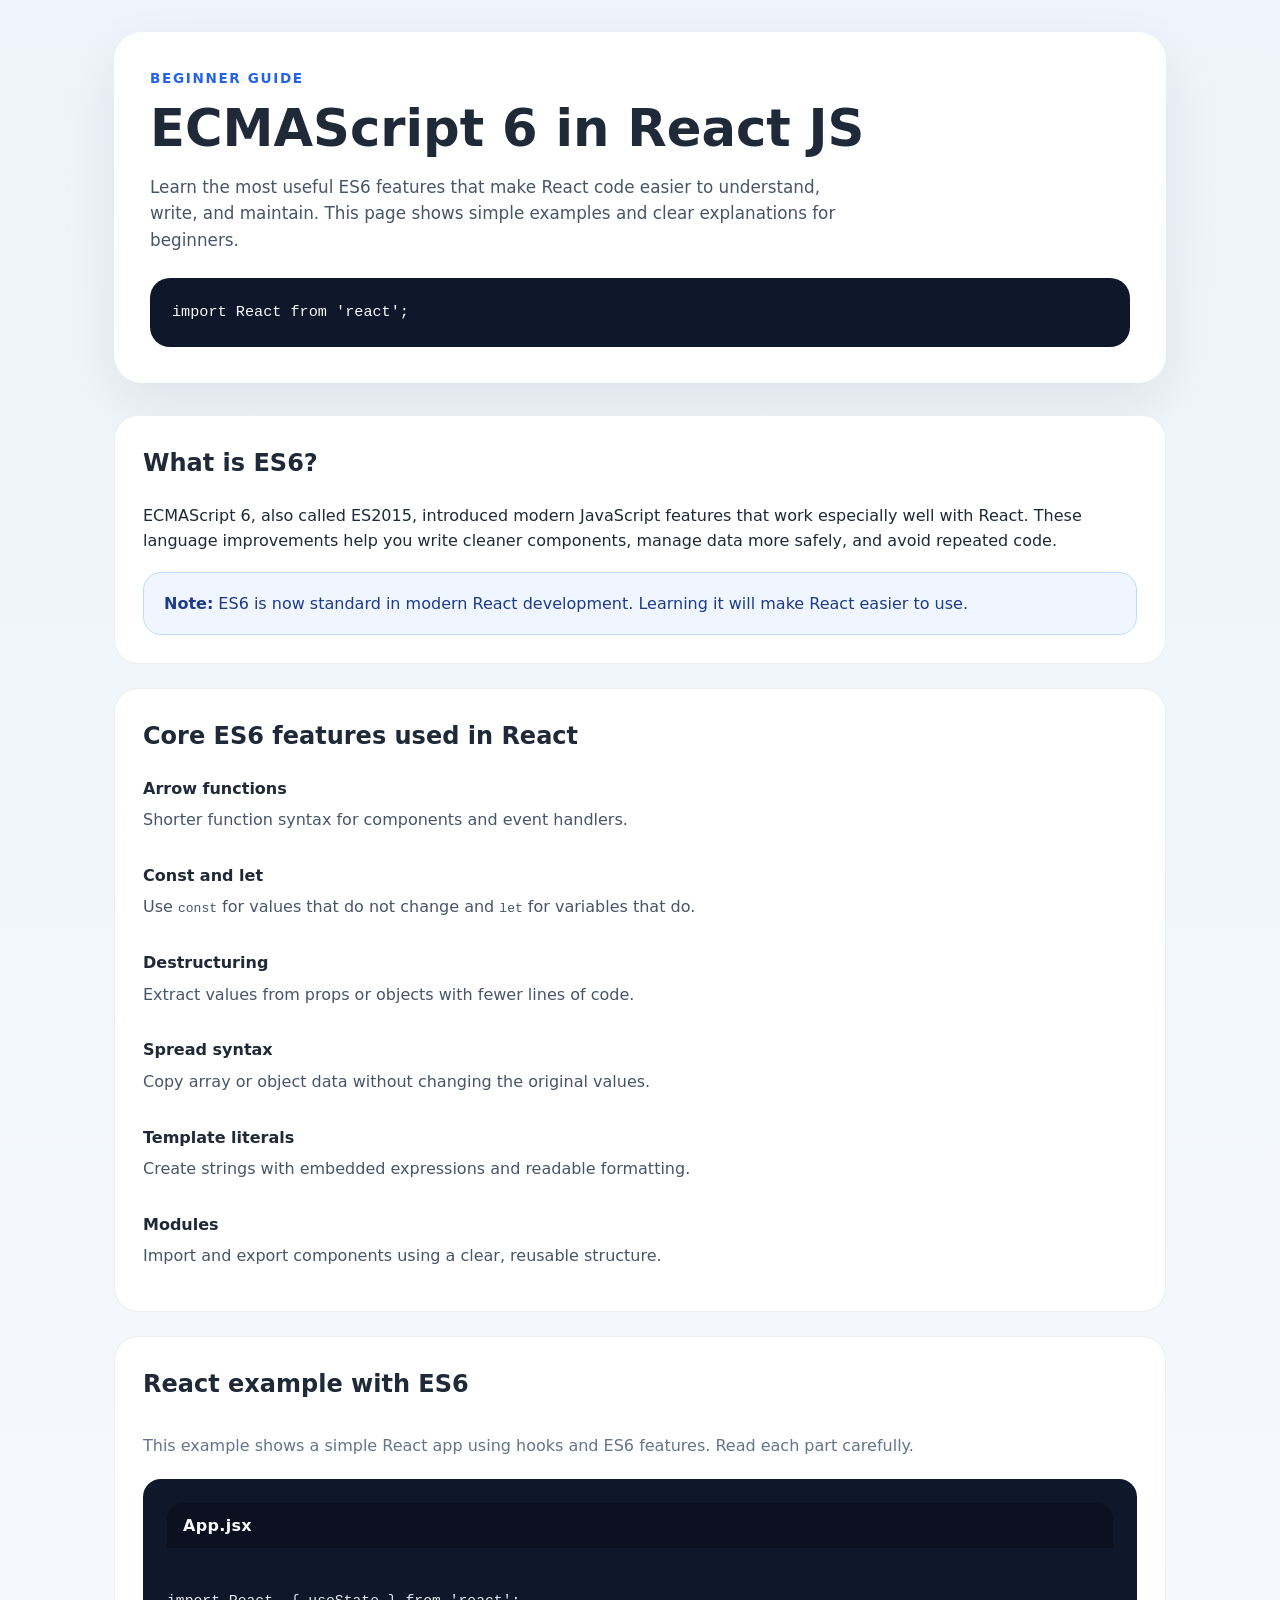
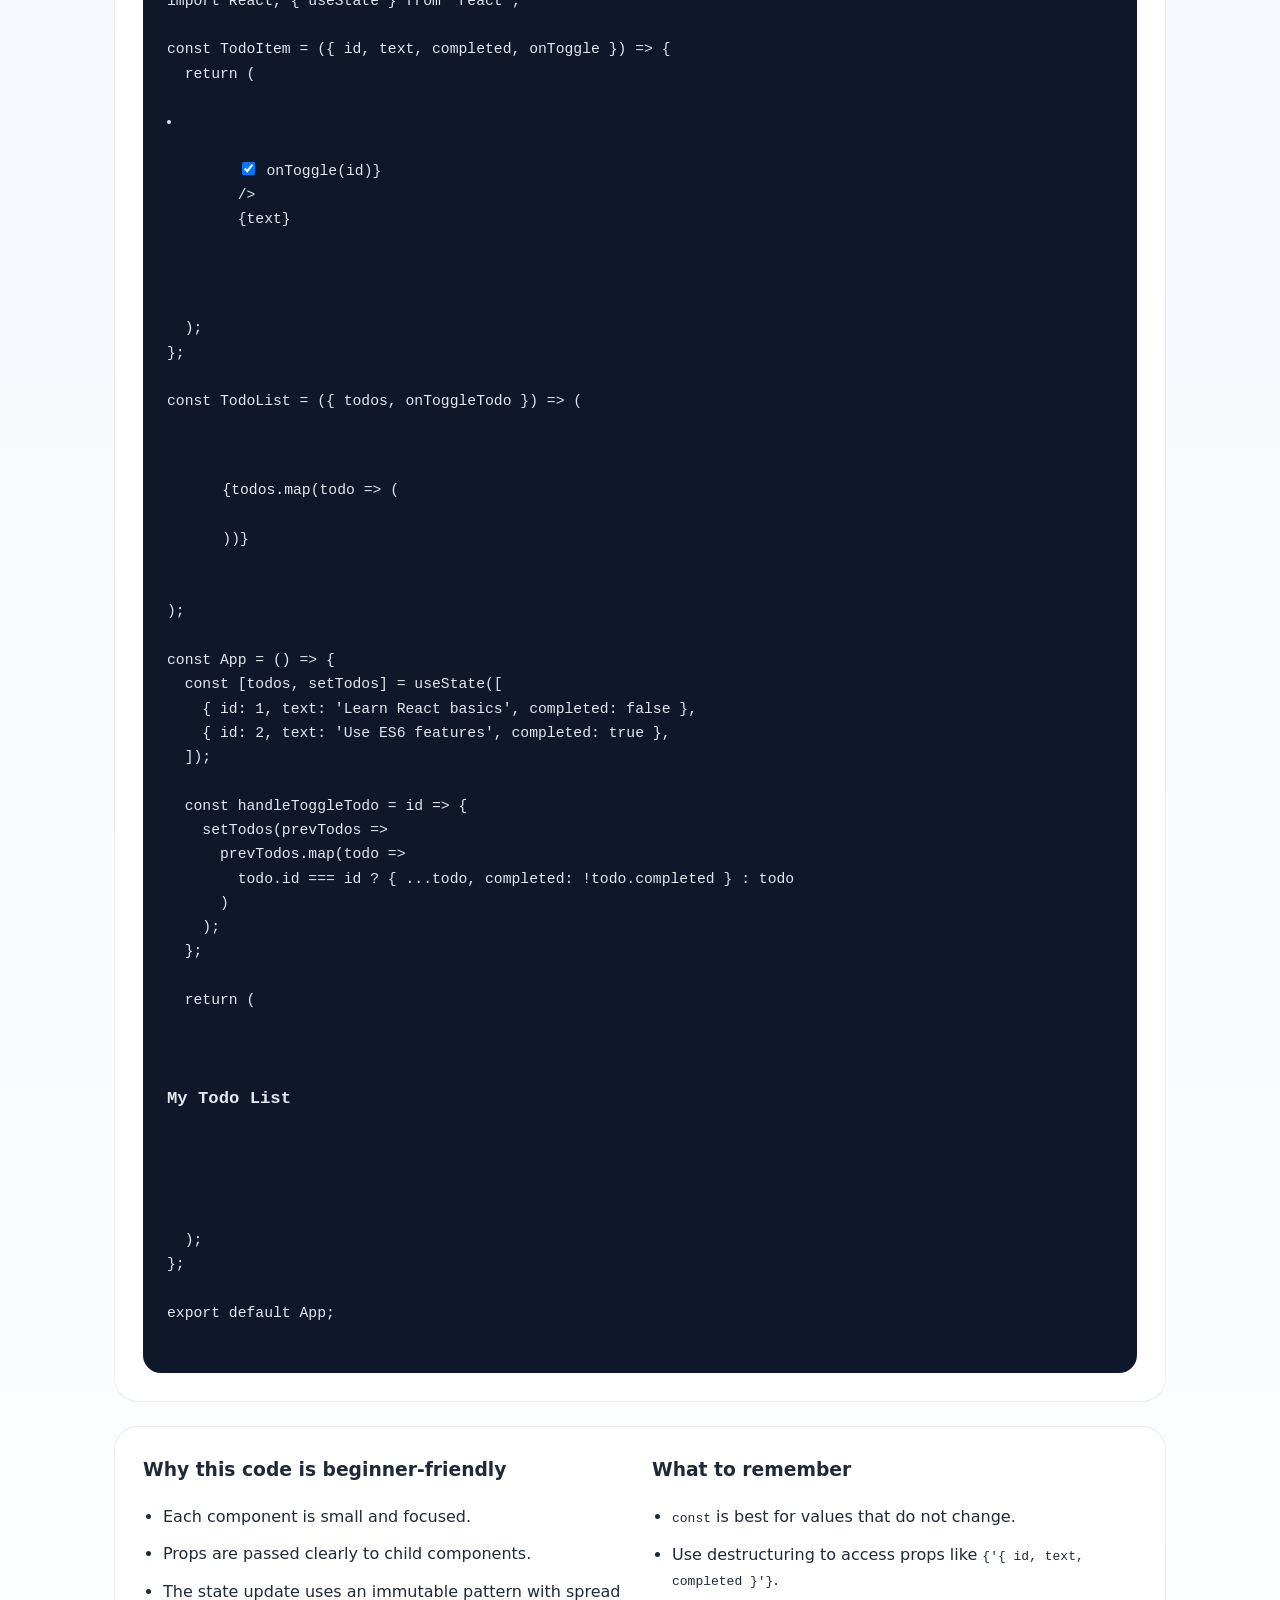
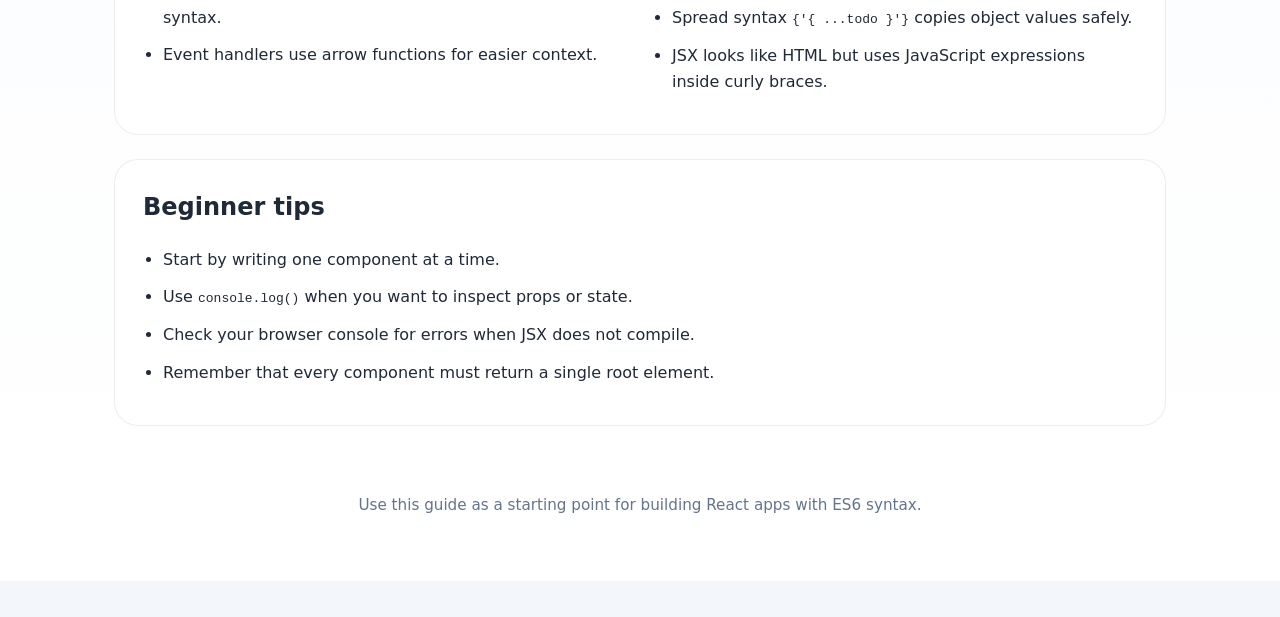
==== index.html @ deb69039 "Create index.html" ====
<!DOCTYPE html>
<html lang="en">
<head>
  <meta charset="UTF-8" />
  <meta name="viewport" content="width=device-width, initial-scale=1.0" />
  <title>ECMAScript 6 for React Beginners</title>
  <link rel="stylesheet" href="ecmascript6-react.css" />
</head>
<body>
  <div class="page-shell">
    <header class="hero">
      <div>
        <p class="eyebrow">Beginner Guide</p>
        <h1>ECMAScript 6 in React JS</h1>
        <p class="intro">
          Learn the most useful ES6 features that make React code easier to understand, write, and maintain.
          This page shows simple examples and clear explanations for beginners.
        </p>
      </div>
      <div class="hero-code">
        <pre><code class="inline-code">import React from 'react';</code></pre>
      </div>
    </header>

    <main class="content">
      <section class="section card">
        <h2>What is ES6?</h2>
        <p>
          ECMAScript 6, also called ES2015, introduced modern JavaScript features that work especially well with React.
          These language improvements help you write cleaner components, manage data more safely, and avoid repeated code.
        </p>
        <div class="note-box">
          <strong>Note:</strong> ES6 is now standard in modern React development. Learning it will make React easier to use.
        </div>
      </section>

      <section class="section card">
        <h2>Core ES6 features used in React</h2>
        <dl class="definition-list">
          <div>
            <dt>Arrow functions</dt>
            <dd>Shorter function syntax for components and event handlers.</dd>
          </div>
          <div>
            <dt>Const and let</dt>
            <dd>Use <code>const</code> for values that do not change and <code>let</code> for variables that do.</dd>
          </div>
          <div>
            <dt>Destructuring</dt>
            <dd>Extract values from props or objects with fewer lines of code.</dd>
          </div>
          <div>
            <dt>Spread syntax</dt>
            <dd>Copy array or object data without changing the original values.</dd>
          </div>
          <div>
            <dt>Template literals</dt>
            <dd>Create strings with embedded expressions and readable formatting.</dd>
          </div>
          <div>
            <dt>Modules</dt>
            <dd>Import and export components using a clear, reusable structure.</dd>
          </div>
        </dl>
      </section>

      <section class="section card">
        <div class="section-header">
          <h2>React example with ES6</h2>
          <p class="section-subtitle">
            This example shows a simple React app using hooks and ES6 features. Read each part carefully.
          </p>
        </div>

        <div class="code-block">
          <div class="code-heading">App.jsx</div>
          <pre><code>
import React, { useState } from 'react';

const TodoItem = ({ id, text, completed, onToggle }) => {
  return (
    <li className={completed ? 'todo-item completed' : 'todo-item'}>
      <label>
        <input
          type="checkbox"
          checked={completed}
          onChange={() => onToggle(id)}
        />
        {text}
      </label>
    </li>
  );
};

const TodoList = ({ todos, onToggleTodo }) => (
  <ul>
    {todos.map(todo => (
      <TodoItem key={todo.id} {...todo} onToggle={onToggleTodo} />
    ))}
  </ul>
);

const App = () => {
  const [todos, setTodos] = useState([
    { id: 1, text: 'Learn React basics', completed: false },
    { id: 2, text: 'Use ES6 features', completed: true },
  ]);

  const handleToggleTodo = id => {
    setTodos(prevTodos =>
      prevTodos.map(todo =>
        todo.id === id ? { ...todo, completed: !todo.completed } : todo
      )
    );
  };

  return (
    <main className="app-shell">
      <h3>My Todo List</h3>
      <TodoList todos={todos} onToggleTodo={handleToggleTodo} />
    </main>
  );
};

export default App;
          </code></pre>
        </div>
      </section>

      <section class="section card grid-2">
        <article>
          <h3>Why this code is beginner-friendly</h3>
          <ul>
            <li>Each component is small and focused.</li>
            <li>Props are passed clearly to child components.</li>
            <li>The state update uses an immutable pattern with spread syntax.</li>
            <li>Event handlers use arrow functions for easier context.</li>
          </ul>
        </article>
        <article>
          <h3>What to remember</h3>
          <ul>
            <li><code>const</code> is best for values that do not change.</li>
            <li>Use destructuring to access props like <code>{'{ id, text, completed }'}</code>.</li>
            <li>Spread syntax <code>{'{ ...todo }'}</code> copies object values safely.</li>
            <li>JSX looks like HTML but uses JavaScript expressions inside curly braces.</li>
          </ul>
        </article>
      </section>

      <section class="section card">
        <h2>Beginner tips</h2>
        <ul>
          <li>Start by writing one component at a time.</li>
          <li>Use <code>console.log()</code> when you want to inspect props or state.</li>
          <li>Check your browser console for errors when JSX does not compile.</li>
          <li>Remember that every component must return a single root element.</li>
        </ul>
      </section>
    </main>

    <footer class="footer">
      <p>Use this guide as a starting point for building React apps with ES6 syntax.</p>
    </footer>
  </div>
</body>
</html>
---- ecmascript6-react.css ----
:root {
    color-scheme: light;
    font-family: Inter, system-ui, -apple-system, BlinkMacSystemFont, 'Segoe UI', sans-serif;
    background: #f3f7fb;
    color: #1f2937;
}

* {
    box-sizing: border-box;
}

html,
body {
    margin: 0;
    min-height: 100%;
}

body {
    line-height: 1.6;
    background: linear-gradient(180deg, #eef4fb 0%, #ffffff 100%);
}

.page-shell {
    max-width: 1100px;
    margin: 0 auto;
    padding: 32px 24px 48px;
}

.hero {
    display: grid;
    gap: 24px;
    padding: 36px;
    border-radius: 28px;
    background: #ffffff;
    box-shadow: 0 24px 60px rgba(15, 23, 42, 0.08);
}

.eyebrow {
    margin: 0 0 12px;
    color: #2563eb;
    font-weight: 700;
    letter-spacing: 0.12em;
    text-transform: uppercase;
    font-size: 0.85rem;
}

.hero h1 {
    margin: 0;
    font-size: clamp(2rem, 4vw, 3.4rem);
    line-height: 1.05;
}

.intro {
    max-width: 720px;
    margin: 18px 0 0;
    color: #475569;
    font-size: 1.05rem;
}

.hero-code {
    padding: 22px;
    border-radius: 20px;
    background: #0f172a;
}

.inline-code {
    color: #f8fafc;
    font-family: SFMono-Regular, Menlo, Monaco, Consolas, 'Liberation Mono', 'Courier New', monospace;
    font-size: 0.95rem;
}

.content {
    margin-top: 32px;
    display: grid;
    gap: 24px;
}

.section {
    padding: 28px;
    border-radius: 24px;
    background: #ffffff;
    border: 1px solid rgba(148, 163, 184, 0.18);
}

.section-header {
    display: grid;
    gap: 10px;
    margin-bottom: 18px;
}

.section-subtitle {
    margin: 0;
    color: #64748b;
}

.note-box {
    margin-top: 18px;
    padding: 18px 20px;
    border-radius: 18px;
    background: #eff6ff;
    border: 1px solid #bfdbfe;
    color: #1e3a8a;
}

.definition-list {
    display: grid;
    gap: 16px;
    margin: 18px 0 0;
}

.definition-list dt {
    font-weight: 700;
    margin-bottom: 6px;
}

.definition-list dd {
    margin: 0 0 14px 0;
    color: #475569;
}

.code-heading {
    margin-bottom: 16px;
    padding: 10px 16px;
    border-radius: 16px 16px 0 0;
    background: #0b1120;
    color: #f8fafc;
    font-weight: 700;
    letter-spacing: 0.02em;
}

.card h2,
.card h3,
.card h4 {
    margin-top: 0;
}

.grid-2 {
    display: grid;
    gap: 24px;
    grid-template-columns: repeat(2, minmax(0, 1fr));
}

ul {
    margin: 16px 0 0;
    padding-left: 20px;
}

li {
    margin-bottom: 12px;
}

.code-block {
    margin-top: 20px;
    overflow-x: auto;
    border-radius: 18px;
    background: #0f172a;
    color: #e2e8f0;
    padding: 24px;
}

pre {
    margin: 0;
    font-family: SFMono-Regular, Menlo, Monaco, Consolas, 'Liberation Mono', 'Courier New', monospace;
    font-size: 0.92rem;
    line-height: 1.65;
    white-space: pre-wrap;
    word-break: break-word;
}

.pattern-grid {
    display: grid;
    gap: 18px;
    grid-template-columns: repeat(2, minmax(0, 1fr));
    margin-top: 20px;
}

.pattern-grid article {
    padding: 18px;
    border-radius: 18px;
    background: #f8fafc;
    border: 1px solid rgba(148, 163, 184, 0.2);
}

.pattern-grid h4 {
    margin: 0 0 8px;
}

.footer {
    margin-top: 28px;
    padding: 24px 0 0;
    text-align: center;
    color: #64748b;
    font-size: 0.95rem;
}

@media (max-width: 840px) {
    .grid-2,
    .pattern-grid {
        grid-template-columns: 1fr;
    }
}

@media (max-width: 600px) {
    .page-shell {
        padding: 20px 16px 36px;
    }
    .hero,
    .section {
        padding: 24px;
    }
}
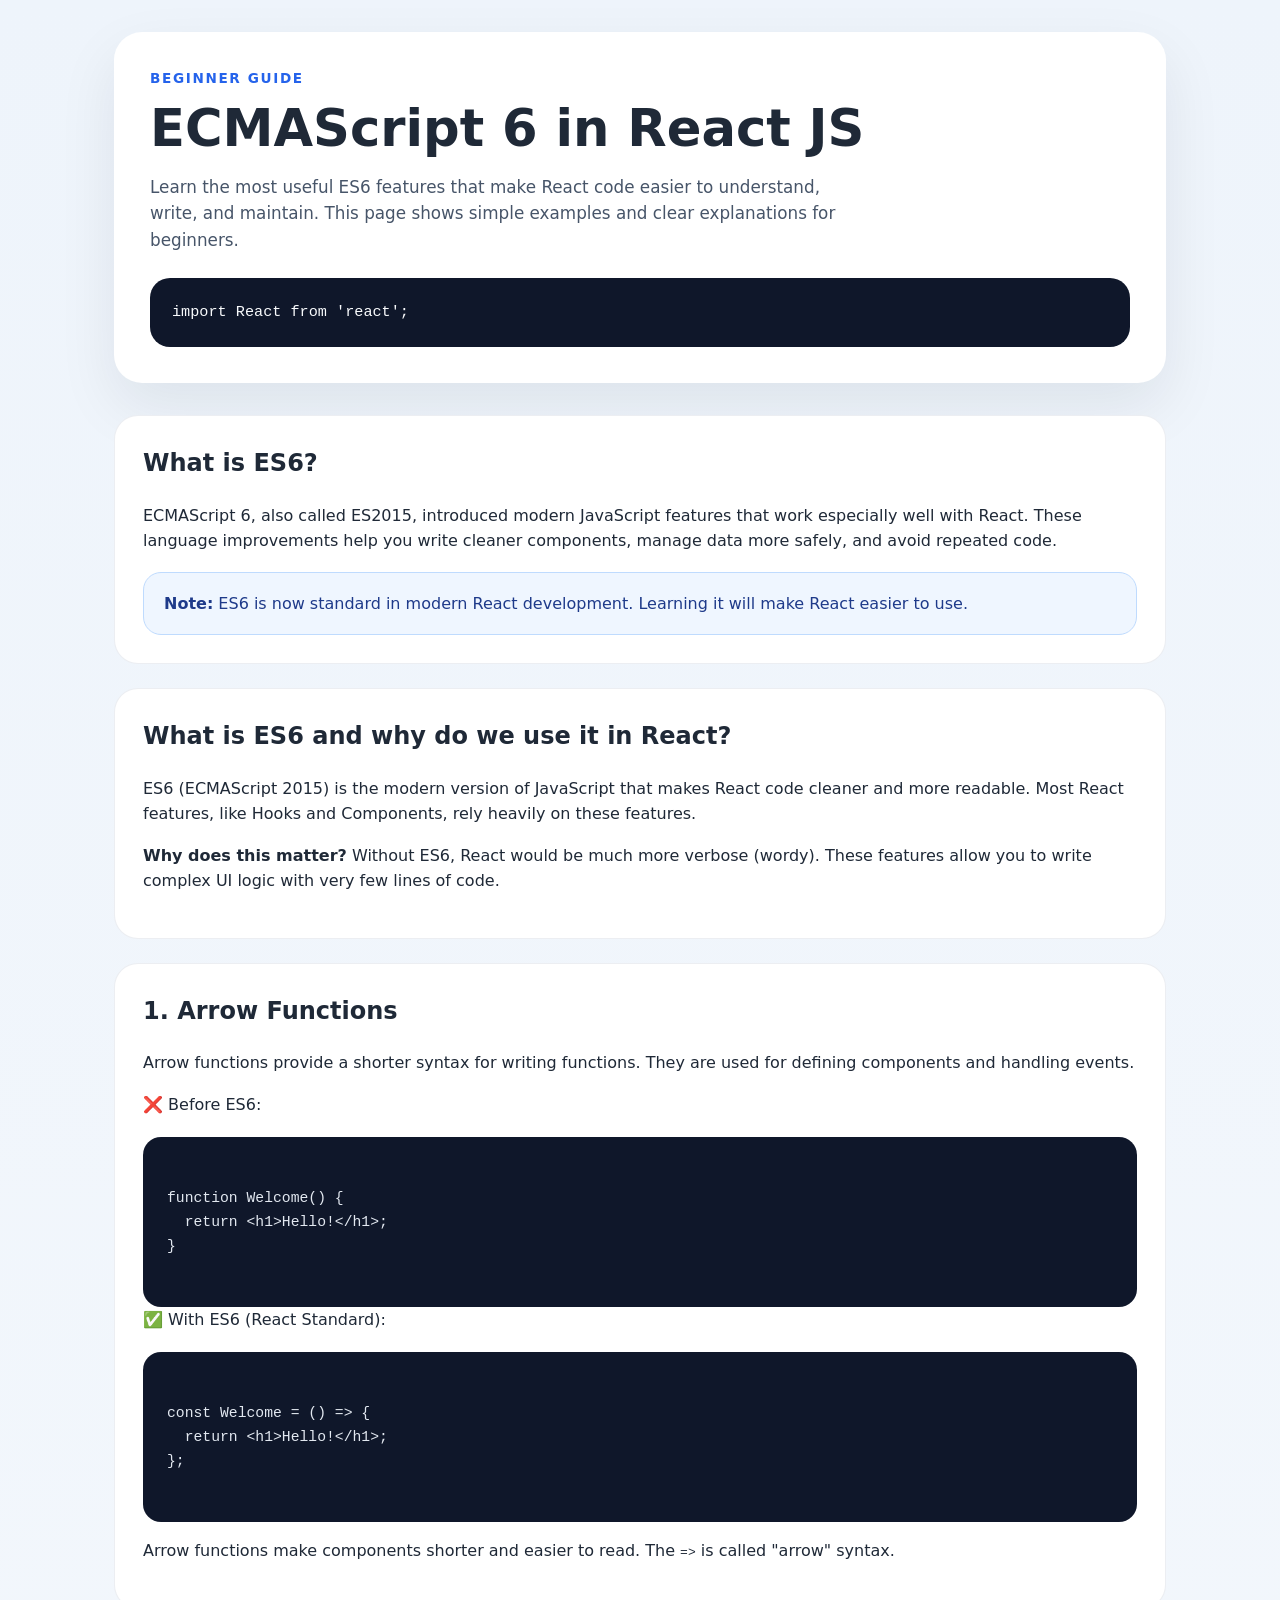
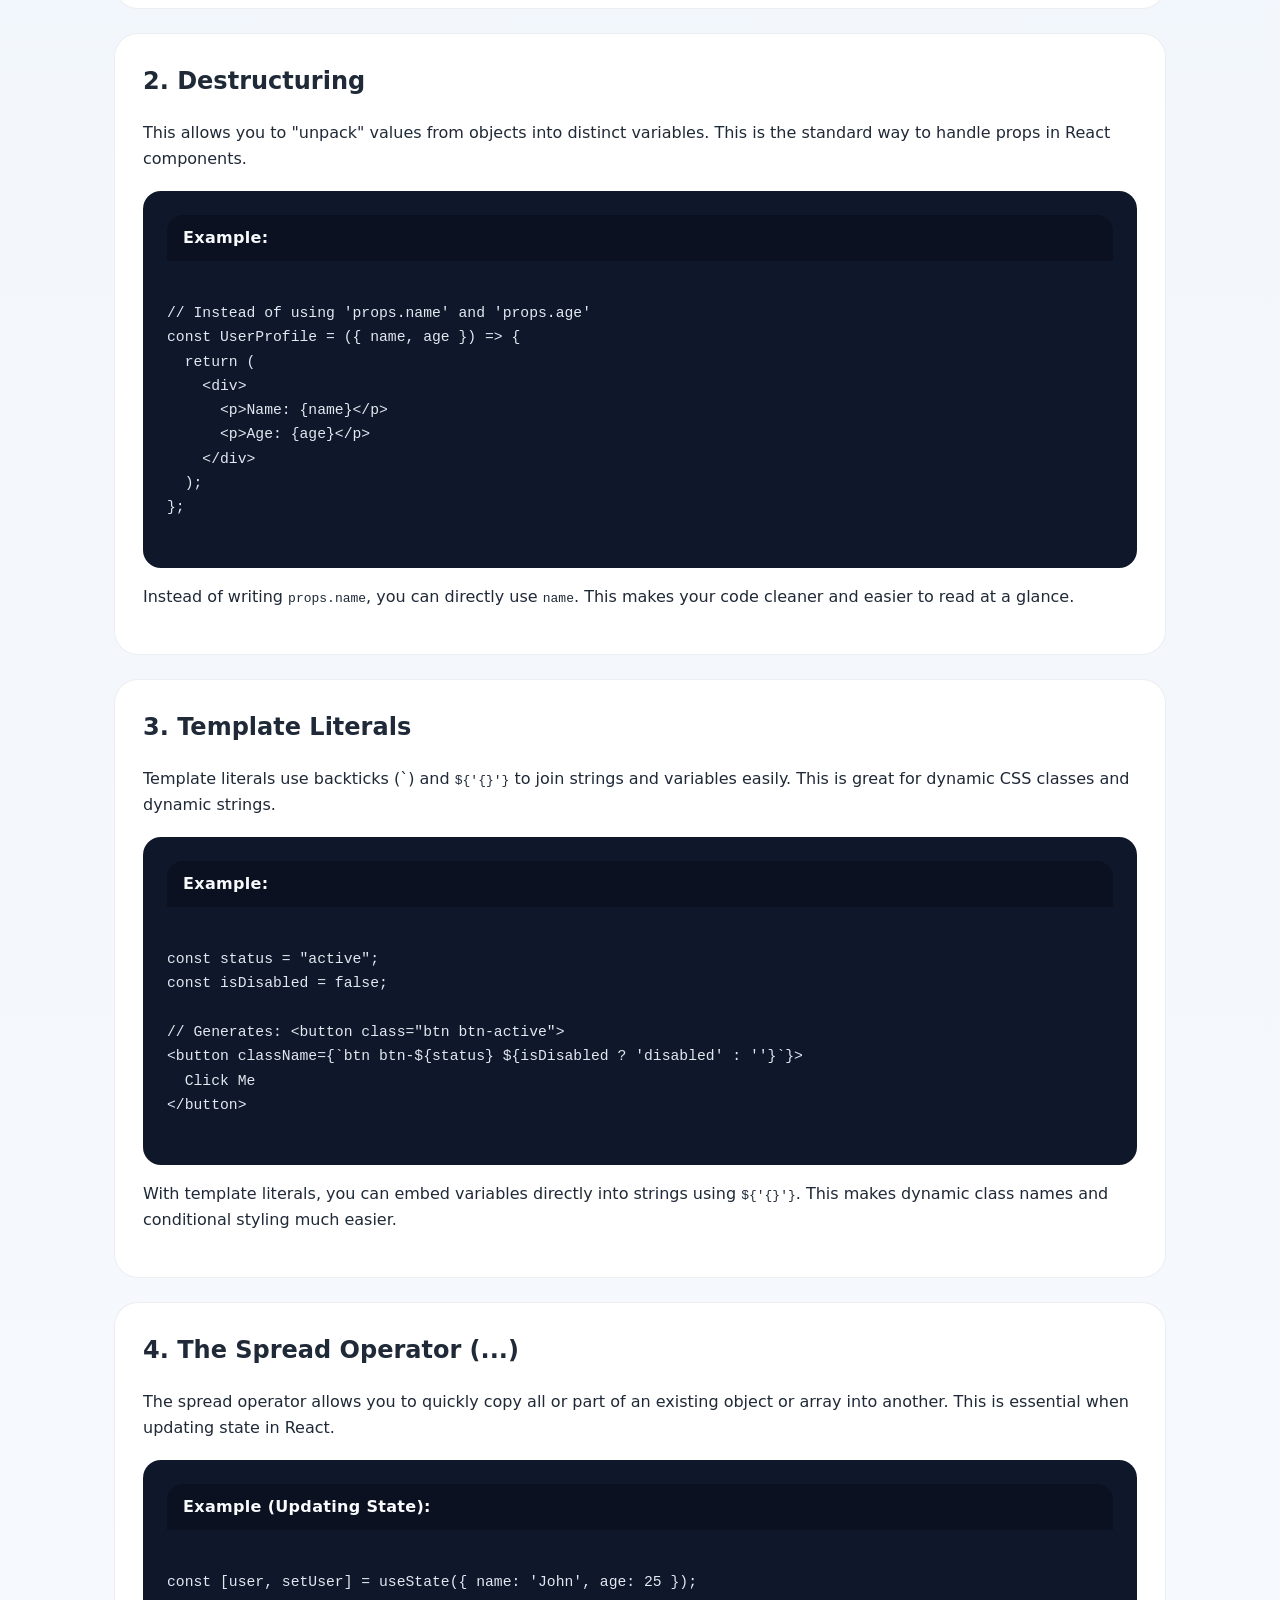
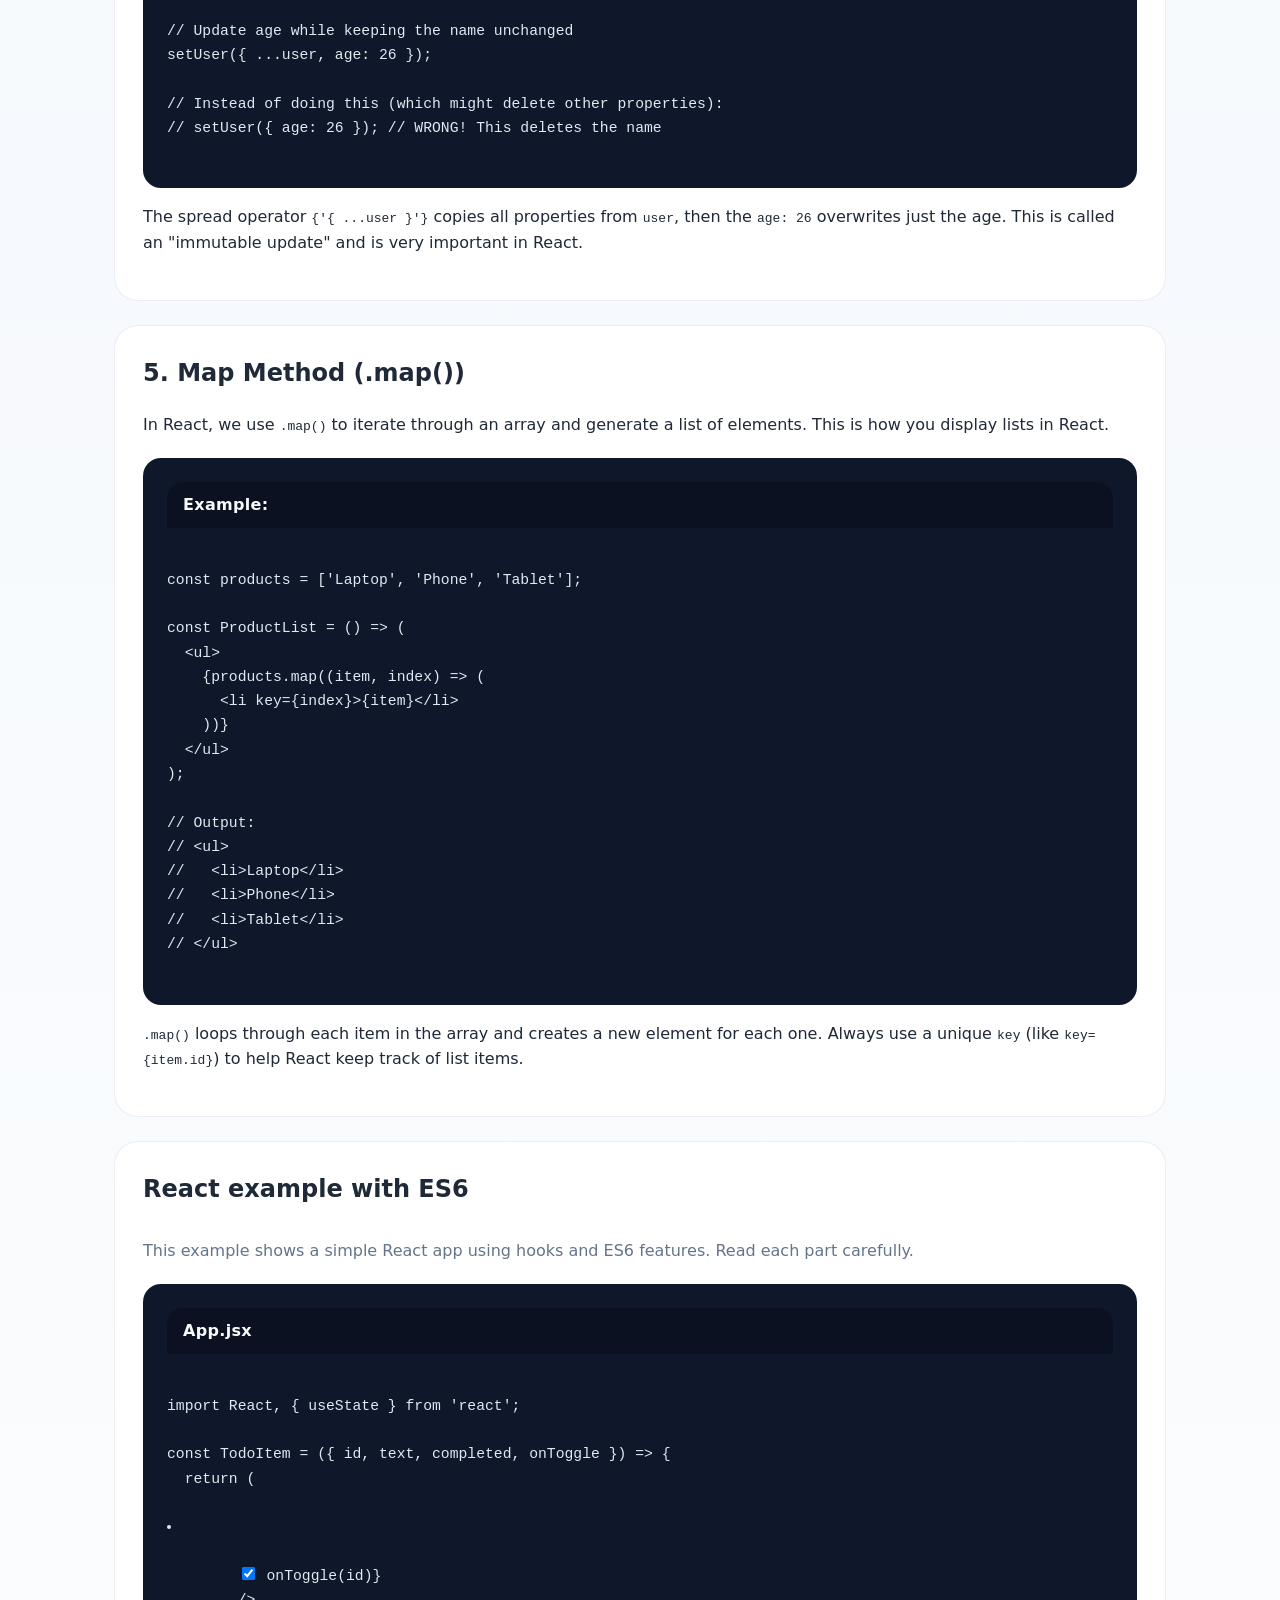
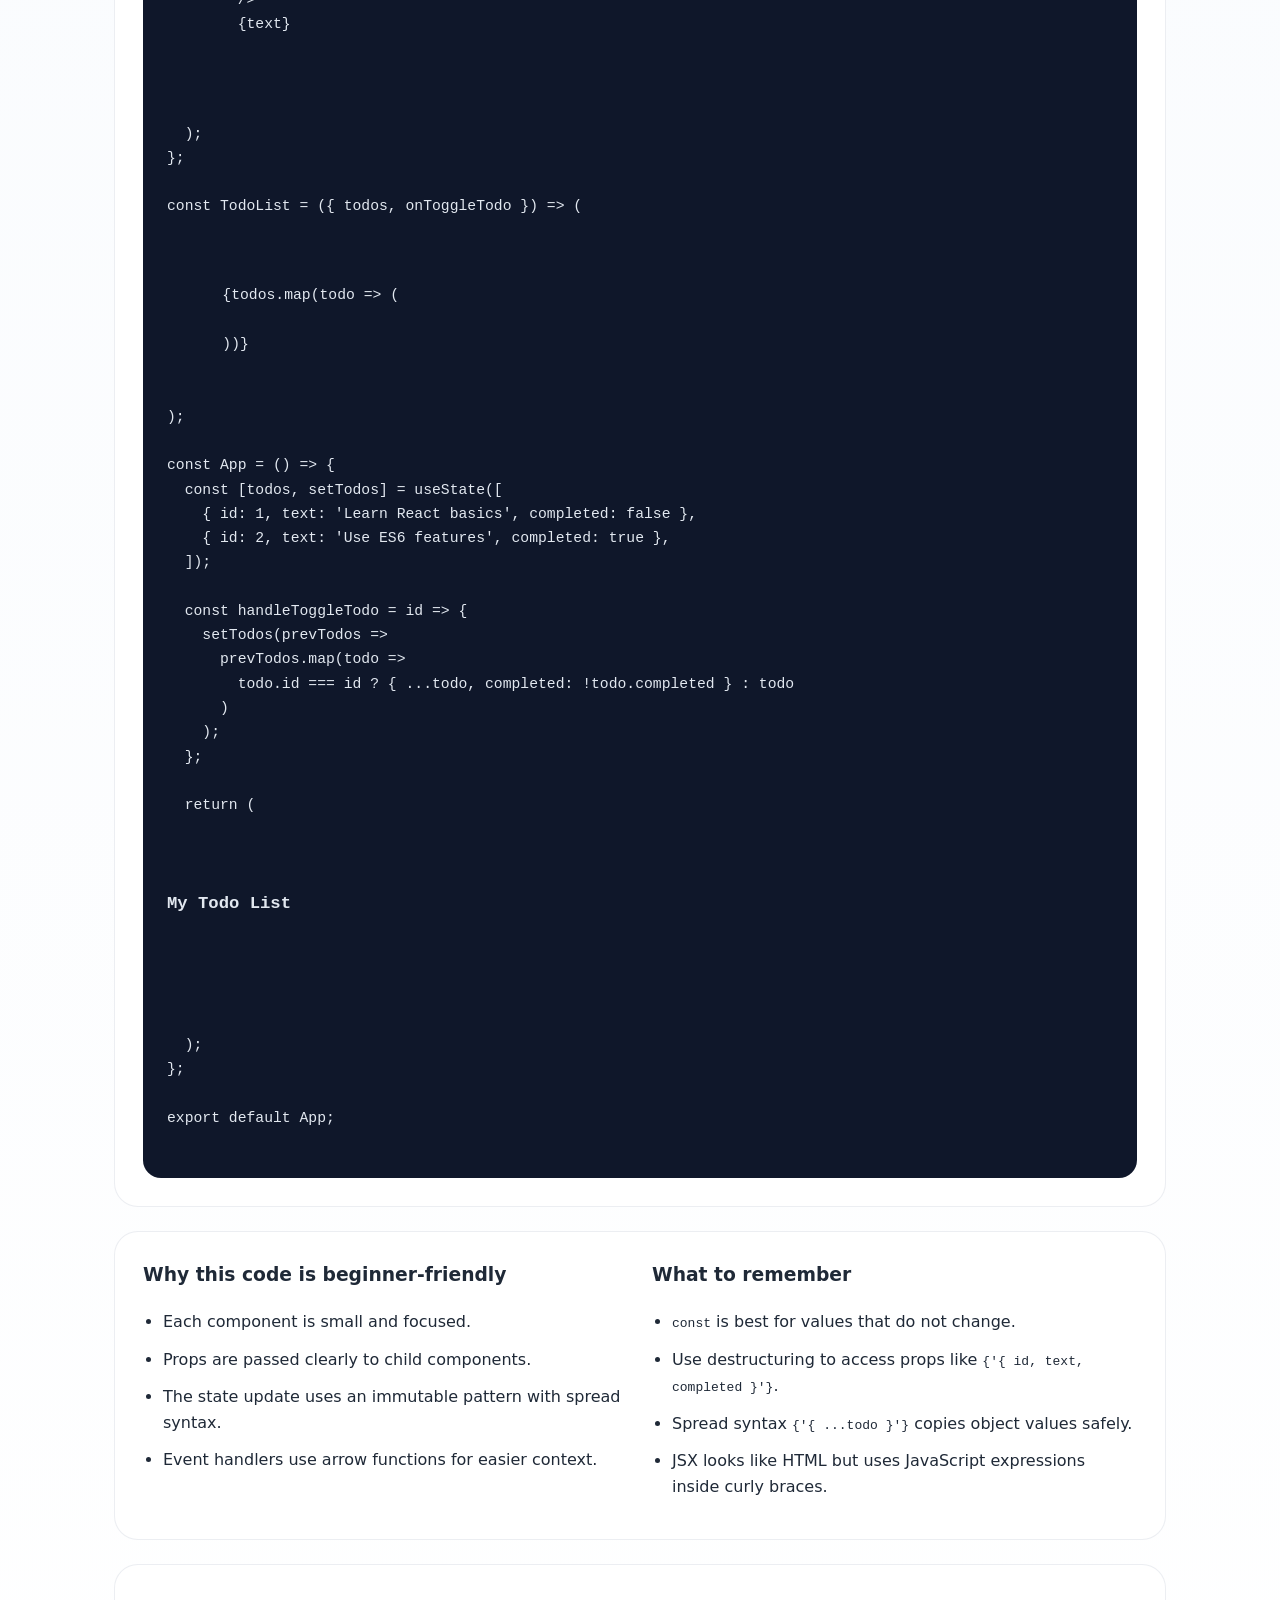
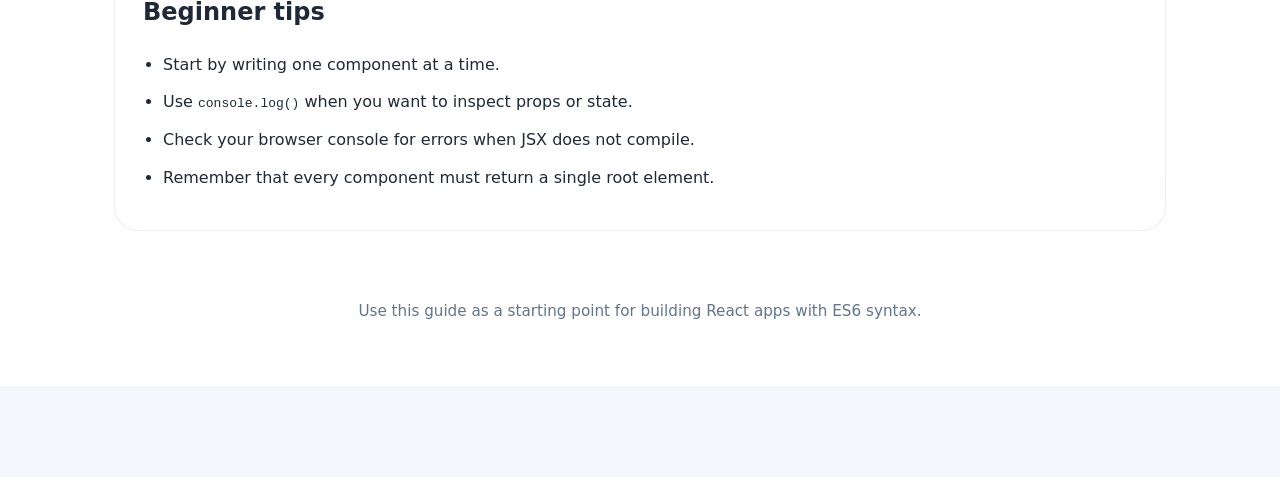
==== commit c4baff20: "Update index.html" ====
--- a/index.html
+++ b/index.html
@@ -1,80 +1,200 @@
 <!DOCTYPE html>
 <html lang="en">
+
 <head>
-  <meta charset="UTF-8" />
-  <meta name="viewport" content="width=device-width, initial-scale=1.0" />
-  <title>ECMAScript 6 for React Beginners</title>
-  <link rel="stylesheet" href="ecmascript6-react.css" />
+    <meta charset="UTF-8" />
+    <meta name="viewport" content="width=device-width, initial-scale=1.0" />
+    <title>ECMAScript 6 for React Beginners</title>
+    <link rel="stylesheet" href="ecmascript6-react.css" />
 </head>
+
 <body>
-  <div class="page-shell">
-    <header class="hero">
-      <div>
-        <p class="eyebrow">Beginner Guide</p>
-        <h1>ECMAScript 6 in React JS</h1>
-        <p class="intro">
-          Learn the most useful ES6 features that make React code easier to understand, write, and maintain.
-          This page shows simple examples and clear explanations for beginners.
-        </p>
-      </div>
-      <div class="hero-code">
-        <pre><code class="inline-code">import React from 'react';</code></pre>
-      </div>
-    </header>
-
-    <main class="content">
-      <section class="section card">
-        <h2>What is ES6?</h2>
-        <p>
-          ECMAScript 6, also called ES2015, introduced modern JavaScript features that work especially well with React.
-          These language improvements help you write cleaner components, manage data more safely, and avoid repeated code.
-        </p>
-        <div class="note-box">
-          <strong>Note:</strong> ES6 is now standard in modern React development. Learning it will make React easier to use.
-        </div>
-      </section>
-
-      <section class="section card">
-        <h2>Core ES6 features used in React</h2>
-        <dl class="definition-list">
-          <div>
-            <dt>Arrow functions</dt>
-            <dd>Shorter function syntax for components and event handlers.</dd>
-          </div>
-          <div>
-            <dt>Const and let</dt>
-            <dd>Use <code>const</code> for values that do not change and <code>let</code> for variables that do.</dd>
-          </div>
-          <div>
-            <dt>Destructuring</dt>
-            <dd>Extract values from props or objects with fewer lines of code.</dd>
-          </div>
-          <div>
-            <dt>Spread syntax</dt>
-            <dd>Copy array or object data without changing the original values.</dd>
-          </div>
-          <div>
-            <dt>Template literals</dt>
-            <dd>Create strings with embedded expressions and readable formatting.</dd>
-          </div>
-          <div>
-            <dt>Modules</dt>
-            <dd>Import and export components using a clear, reusable structure.</dd>
-          </div>
-        </dl>
-      </section>
-
-      <section class="section card">
-        <div class="section-header">
-          <h2>React example with ES6</h2>
-          <p class="section-subtitle">
-            This example shows a simple React app using hooks and ES6 features. Read each part carefully.
-          </p>
-        </div>
-
-        <div class="code-block">
-          <div class="code-heading">App.jsx</div>
-          <pre><code>
+    <div class="page-shell">
+        <header class="hero">
+            <div>
+                <p class="eyebrow">Beginner Guide</p>
+                <h1>ECMAScript 6 in React JS</h1>
+                <p class="intro">
+                    Learn the most useful ES6 features that make React code easier to understand, write, and maintain. This page shows simple examples and clear explanations for beginners.
+                </p>
+            </div>
+            <div class="hero-code">
+                <pre><code class="inline-code">import React from 'react';</code></pre>
+            </div>
+        </header>
+
+        <main class="content">
+            <section class="section card">
+                <h2>What is ES6?</h2>
+                <p>
+                    ECMAScript 6, also called ES2015, introduced modern JavaScript features that work especially well with React. These language improvements help you write cleaner components, manage data more safely, and avoid repeated code.
+                </p>
+                <div class="note-box">
+                    <strong>Note:</strong> ES6 is now standard in modern React development. Learning it will make React easier to use.
+                </div>
+            </section>
+
+            <section class="section card">
+                <h2>What is ES6 and why do we use it in React?</h2>
+                <p>
+                    ES6 (ECMAScript 2015) is the modern version of JavaScript that makes React code cleaner and more readable. Most React features, like Hooks and Components, rely heavily on these features.
+                </p>
+                <p>
+                    <strong>Why does this matter?</strong> Without ES6, React would be much more verbose (wordy). These features allow you to write complex UI logic with very few lines of code.
+                </p>
+            </section>
+
+            <section class="section card">
+                <h2>1. Arrow Functions</h2>
+                <p>Arrow functions provide a shorter syntax for writing functions. They are used for defining components and handling events.</p>
+
+                <div class="comparison">
+                    <div class="code-example">
+                        <div class="code-label">❌ Before ES6:</div>
+                        <div class="code-block">
+                            <pre><code>
+function Welcome() {
+  return &lt;h1&gt;Hello!&lt;/h1&gt;;
+}
+                            </code></pre>
+                        </div>
+                    </div>
+
+                    <div class="code-example">
+                        <div class="code-label">✅ With ES6 (React Standard):</div>
+                        <div class="code-block">
+                            <pre><code>
+const Welcome = () => {
+  return &lt;h1&gt;Hello!&lt;/h1&gt;;
+};
+                            </code></pre>
+                        </div>
+                    </div>
+                </div>
+
+                <p class="explanation">
+                    Arrow functions make components shorter and easier to read. The <code>=&gt;</code> is called "arrow" syntax.
+                </p>
+            </section>
+
+            <section class="section card">
+                <h2>2. Destructuring</h2>
+                <p>
+                    This allows you to "unpack" values from objects into distinct variables. This is the standard way to handle props in React components.
+                </p>
+
+                <div class="code-block">
+                    <div class="code-heading">Example:</div>
+                    <pre><code>
+// Instead of using 'props.name' and 'props.age'
+const UserProfile = ({ name, age }) => {
+  return (
+    &lt;div&gt;
+      &lt;p&gt;Name: {name}&lt;/p&gt;
+      &lt;p&gt;Age: {age}&lt;/p&gt;
+    &lt;/div&gt;
+  );
+};
+                    </code></pre>
+                </div>
+
+                <p class="explanation">
+                    Instead of writing <code>props.name</code>, you can directly use <code>name</code>. This makes your code cleaner and easier to read at a glance.
+                </p>
+            </section>
+
+            <section class="section card">
+                <h2>3. Template Literals</h2>
+                <p>
+                    Template literals use backticks (`) and <code>${'{}'}</code> to join strings and variables easily. This is great for dynamic CSS classes and dynamic strings.
+                </p>
+
+                <div class="code-block">
+                    <div class="code-heading">Example:</div>
+                    <pre><code>
+const status = "active";
+const isDisabled = false;
+
+// Generates: &lt;button class="btn btn-active"&gt;
+&lt;button className={`btn btn-${status} ${isDisabled ? 'disabled' : ''}`}&gt;
+  Click Me
+&lt;/button&gt;
+                    </code></pre>
+                </div>
+
+                <p class="explanation">
+                    With template literals, you can embed variables directly into strings using <code>${'{}'}</code>. This makes dynamic class names and conditional styling much easier.
+                </p>
+            </section>
+
+            <section class="section card">
+                <h2>4. The Spread Operator (...)</h2>
+                <p>
+                    The spread operator allows you to quickly copy all or part of an existing object or array into another. This is essential when updating state in React.
+                </p>
+
+                <div class="code-block">
+                    <div class="code-heading">Example (Updating State):</div>
+                    <pre><code>
+const [user, setUser] = useState({ name: 'John', age: 25 });
+
+// Update age while keeping the name unchanged
+setUser({ ...user, age: 26 });
+
+// Instead of doing this (which might delete other properties):
+// setUser({ age: 26 }); // WRONG! This deletes the name
+                    </code></pre>
+                </div>
+
+                <p class="explanation">
+                    The spread operator <code>{'{ ...user }'}</code> copies all properties from <code>user</code>, then the <code>age: 26</code> overwrites just the age. This is called an "immutable update" and is very important in React.
+                </p>
+            </section>
+
+            <section class="section card">
+                <h2>5. Map Method (.map())</h2>
+                <p>
+                    In React, we use <code>.map()</code> to iterate through an array and generate a list of elements. This is how you display lists in React.
+                </p>
+
+                <div class="code-block">
+                    <div class="code-heading">Example:</div>
+                    <pre><code>
+const products = ['Laptop', 'Phone', 'Tablet'];
+
+const ProductList = () => (
+  &lt;ul&gt;
+    {products.map((item, index) => (
+      &lt;li key={index}&gt;{item}&lt;/li&gt;
+    ))}
+  &lt;/ul&gt;
+);
+
+// Output:
+// &lt;ul&gt;
+//   &lt;li&gt;Laptop&lt;/li&gt;
+//   &lt;li&gt;Phone&lt;/li&gt;
+//   &lt;li&gt;Tablet&lt;/li&gt;
+// &lt;/ul&gt;
+                    </code></pre>
+                </div>
+
+                <p class="explanation">
+                    <code>.map()</code> loops through each item in the array and creates a new element for each one. Always use a unique <code>key</code> (like <code>key={item.id}</code>) to help React keep track of list items.
+                </p>
+            </section>
+
+            <section class="section card">
+                <div class="section-header">
+                    <h2>React example with ES6</h2>
+                    <p class="section-subtitle">
+                        This example shows a simple React app using hooks and ES6 features. Read each part carefully.
+                    </p>
+                </div>
+
+                <div class="code-block">
+                    <div class="code-heading">App.jsx</div>
+                    <pre><code>
 import React, { useState } from 'react';
 
 const TodoItem = ({ id, text, completed, onToggle }) => {
@@ -124,44 +244,45 @@
 
 export default App;
           </code></pre>
-        </div>
-      </section>
-
-      <section class="section card grid-2">
-        <article>
-          <h3>Why this code is beginner-friendly</h3>
-          <ul>
-            <li>Each component is small and focused.</li>
-            <li>Props are passed clearly to child components.</li>
-            <li>The state update uses an immutable pattern with spread syntax.</li>
-            <li>Event handlers use arrow functions for easier context.</li>
-          </ul>
-        </article>
-        <article>
-          <h3>What to remember</h3>
-          <ul>
-            <li><code>const</code> is best for values that do not change.</li>
-            <li>Use destructuring to access props like <code>{'{ id, text, completed }'}</code>.</li>
-            <li>Spread syntax <code>{'{ ...todo }'}</code> copies object values safely.</li>
-            <li>JSX looks like HTML but uses JavaScript expressions inside curly braces.</li>
-          </ul>
-        </article>
-      </section>
-
-      <section class="section card">
-        <h2>Beginner tips</h2>
-        <ul>
-          <li>Start by writing one component at a time.</li>
-          <li>Use <code>console.log()</code> when you want to inspect props or state.</li>
-          <li>Check your browser console for errors when JSX does not compile.</li>
-          <li>Remember that every component must return a single root element.</li>
-        </ul>
-      </section>
-    </main>
-
-    <footer class="footer">
-      <p>Use this guide as a starting point for building React apps with ES6 syntax.</p>
-    </footer>
-  </div>
+                </div>
+            </section>
+
+            <section class="section card grid-2">
+                <article>
+                    <h3>Why this code is beginner-friendly</h3>
+                    <ul>
+                        <li>Each component is small and focused.</li>
+                        <li>Props are passed clearly to child components.</li>
+                        <li>The state update uses an immutable pattern with spread syntax.</li>
+                        <li>Event handlers use arrow functions for easier context.</li>
+                    </ul>
+                </article>
+                <article>
+                    <h3>What to remember</h3>
+                    <ul>
+                        <li><code>const</code> is best for values that do not change.</li>
+                        <li>Use destructuring to access props like <code>{'{ id, text, completed }'}</code>.</li>
+                        <li>Spread syntax <code>{'{ ...todo }'}</code> copies object values safely.</li>
+                        <li>JSX looks like HTML but uses JavaScript expressions inside curly braces.</li>
+                    </ul>
+                </article>
+            </section>
+
+            <section class="section card">
+                <h2>Beginner tips</h2>
+                <ul>
+                    <li>Start by writing one component at a time.</li>
+                    <li>Use <code>console.log()</code> when you want to inspect props or state.</li>
+                    <li>Check your browser console for errors when JSX does not compile.</li>
+                    <li>Remember that every component must return a single root element.</li>
+                </ul>
+            </section>
+        </main>
+
+        <footer class="footer">
+            <p>Use this guide as a starting point for building React apps with ES6 syntax.</p>
+        </footer>
+    </div>
 </body>
+
 </html>
